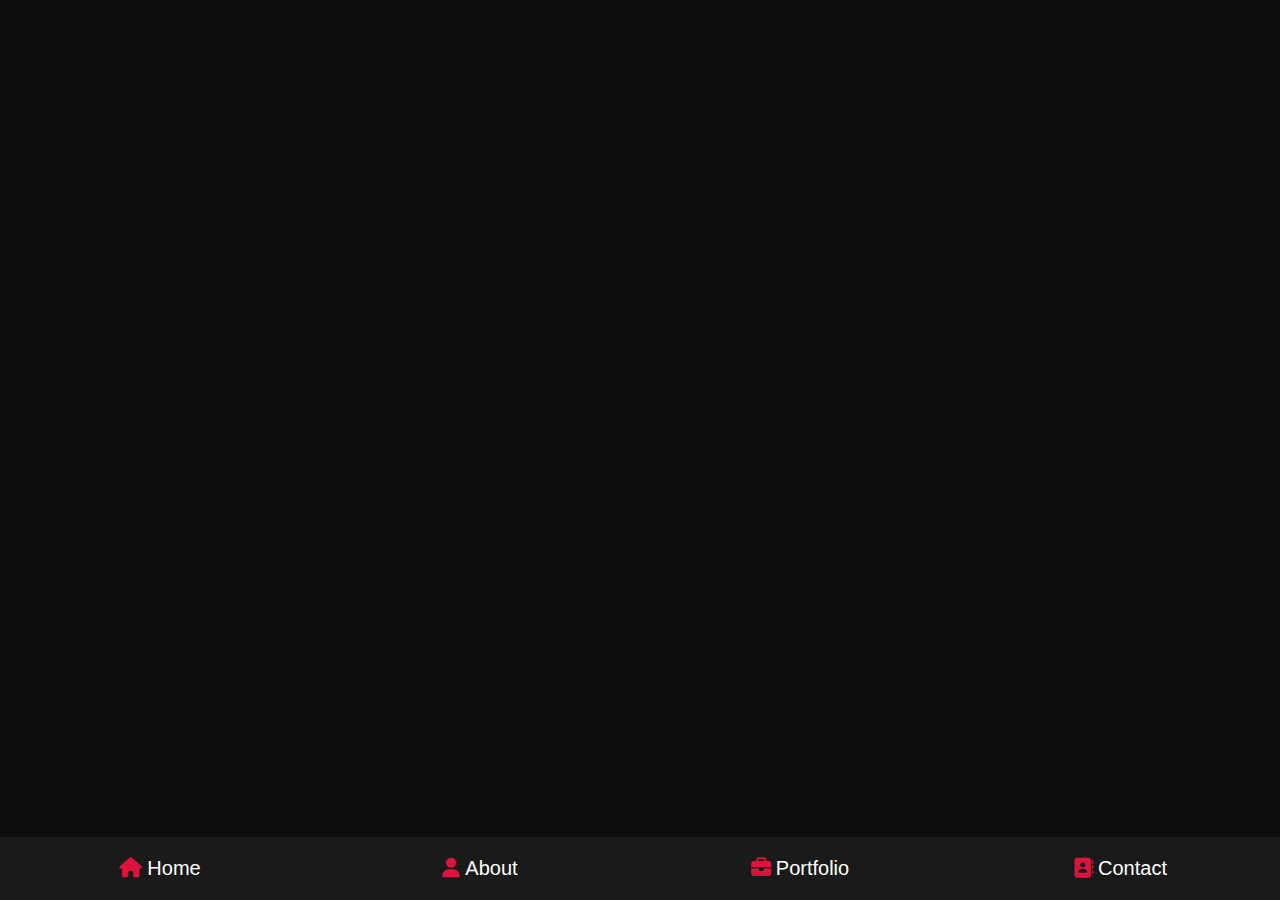
==== index.html @ 8c521a17 "basic nav" ====
<!DOCTYPE html>
<html lang="en">
<head>
    <meta charset="UTF-8">
    <meta name="viewport" content="width=device-width, initial-scale=1.0">
    <title>Alex NS - Home</title>

    <!-- Font Awesome CDN Link -->
    <link rel="stylesheet" href="https://cdnjs.cloudflare.com/ajax/libs/font-awesome/6.4.0/css/all.min.css">

    <!-- Custom CSS -->
    <link rel="stylesheet" href="css/style.css">
    
    <!-- Custom JS -->
    <script src="js/script.js"></script>

    <!-- JQUERY CDN -->
    <script src="https://code.jquery.com/jquery-3.6.0.min.js"></script>

</head>
<body onload="onLoadPage()">
    <header>
        <!-- NAVBAR -->
        <div id="customNavbar"></div>
    </header>
</body>
</html>
---- css/style.css ----
* {
  font-family: "Poppins", sans-serif;
  margin: 0;
  padding: 0;
  box-sizing: border-box;
  text-decoration: none;
  outline: none;
  border: none;
  text-transform: capitalize;
}

html {
  font-size: 62.5%;
  overflow-x: hidden;
}
html::-webkit-scrollbar {
  width: 1rem;
}
html::-webkit-scrollbar-track {
  background: #0d0d0d;
}
html::-webkit-scrollbar-thumb {
  background: crimson;
  border-radius: 5rem;
}

body {
  background: #0d0d0d;
  padding-bottom: 6.5rem;
}
body .navbar {
  position: fixed;
  bottom: 0;
  right: 0;
  left: 0;
  display: flex;
  z-index: 1000;
  align-items: flex-end;
}
body .navbar a {
  padding: 2rem;
  font-size: 2rem;
  background: #1a1a1a;
  flex: 1;
  color: #fff;
  text-align: center;
  transition: 0.2s linear;
}
body .navbar a i {
  color: crimson;
  padding-right: 0.5rem;
}
body .navbar a:hover {
  background: crimson;
  padding-bottom: 4rem;
  border-radius: 1rem 1rem 0 0;
}
body .navbar a:hover i {
  color: #fff;
}/*# sourceMappingURL=style.css.map */
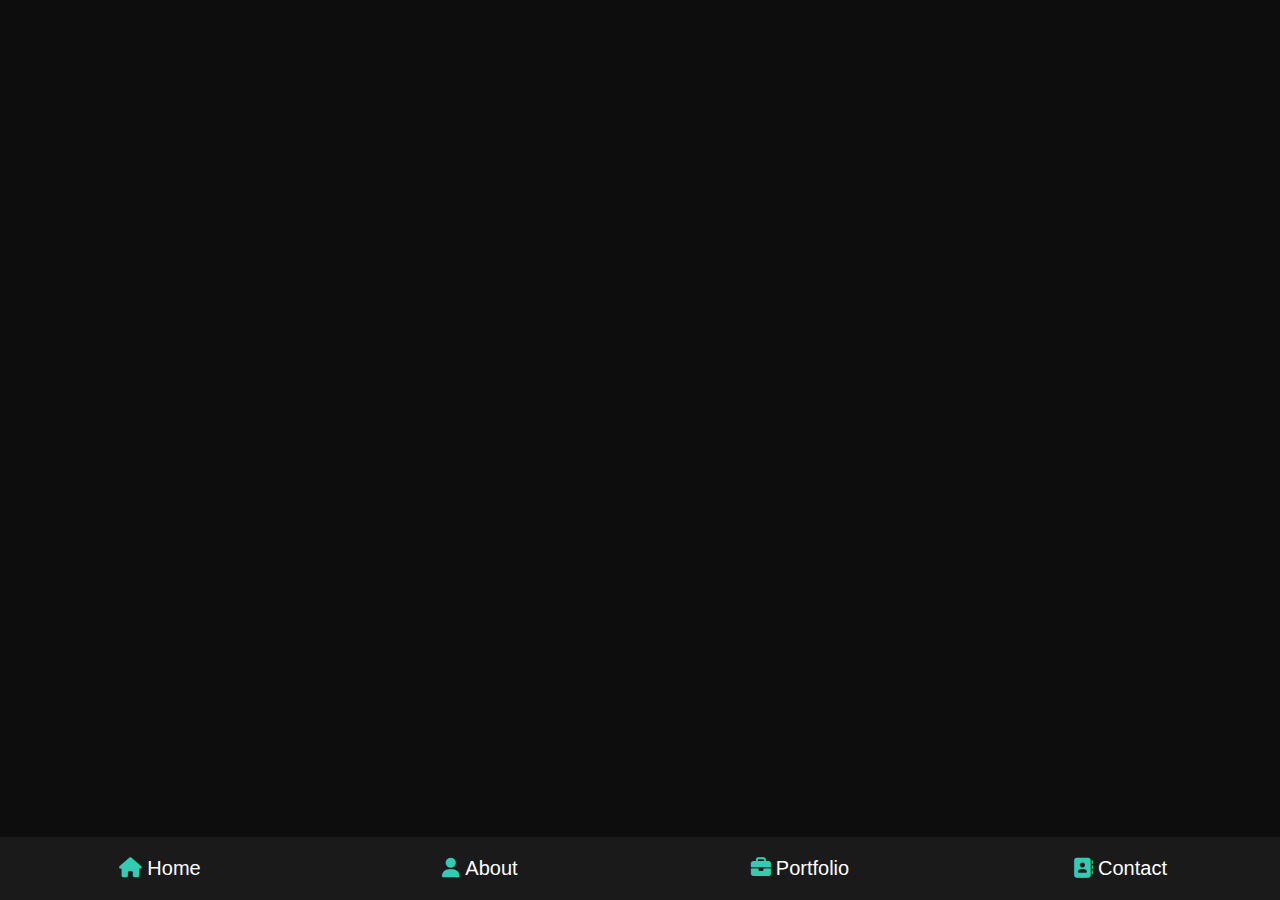
==== commit dc1823dc: "basic colorful navigation for different devices" ====
--- a/index.html
+++ b/index.html
@@ -1,5 +1,6 @@
 <!DOCTYPE html>
 <html lang="en">
+
 <head>
     <meta charset="UTF-8">
     <meta name="viewport" content="width=device-width, initial-scale=1.0">
@@ -7,21 +8,22 @@
 
     <!-- Font Awesome CDN Link -->
     <link rel="stylesheet" href="https://cdnjs.cloudflare.com/ajax/libs/font-awesome/6.4.0/css/all.min.css">
-
     <!-- Custom CSS -->
     <link rel="stylesheet" href="css/style.css">
-    
+
     <!-- Custom JS -->
     <script src="js/script.js"></script>
-
     <!-- JQUERY CDN -->
-    <script src="https://code.jquery.com/jquery-3.6.0.min.js"></script>
+    <script src="https://code.jquery.com/jquery-3.7.0.min.js"></script>
 
 </head>
+
 <body onload="onLoadPage()">
     <header>
         <!-- NAVBAR -->
         <div id="customNavbar"></div>
     </header>
+
 </body>
+
 </html>--- a/css/style.css
+++ b/css/style.css
@@ -20,7 +20,7 @@
   background: #0d0d0d;
 }
 html::-webkit-scrollbar-thumb {
-  background: crimson;
+  background: #33ccb3;
   border-radius: 5rem;
 }
 
@@ -47,14 +47,36 @@
   transition: 0.2s linear;
 }
 body .navbar a i {
-  color: crimson;
+  color: #33ccb3;
   padding-right: 0.5rem;
 }
 body .navbar a:hover {
-  background: crimson;
+  background: #33ccb3;
   padding-bottom: 4rem;
   border-radius: 1rem 1rem 0 0;
 }
 body .navbar a:hover i {
   color: #fff;
+}
+
+@media (max-width: 1200px) {
+  html {
+    font-size: 55%;
+  }
+}
+@media (max-width: 768px) {
+  .navbar a i {
+    padding: 0;
+  }
+  .navbar a span {
+    display: none;
+  }
+  .navbar a:hover {
+    padding-bottom: 2rem;
+  }
+}
+@media (max-width: 450px) {
+  html {
+    font-size: 50%;
+  }
 }/*# sourceMappingURL=style.css.map */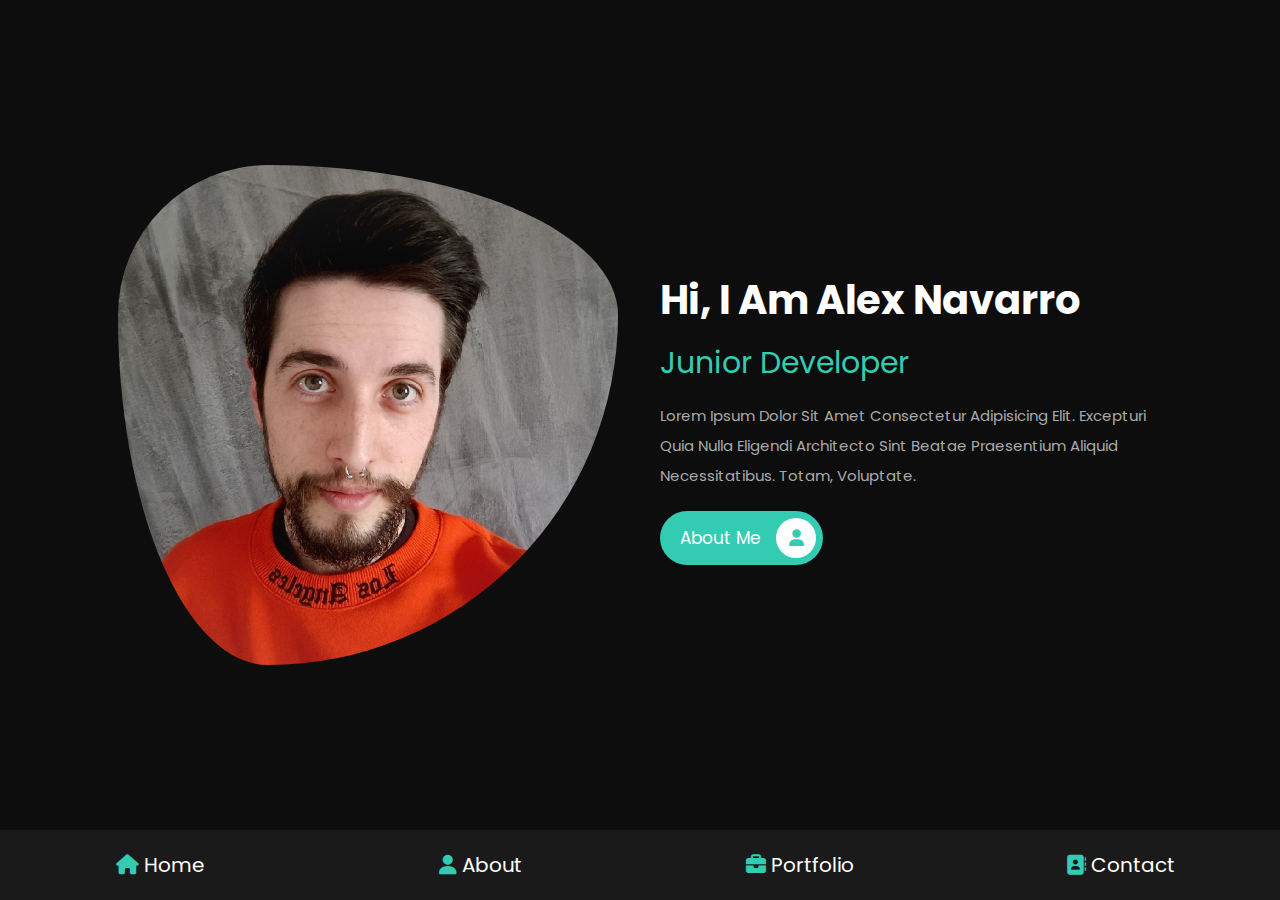
==== commit 7666e020: "home page basics" ====
--- a/index.html
+++ b/index.html
@@ -24,6 +24,21 @@
         <div id="customNavbar"></div>
     </header>
 
+    <section class="home">
+
+        <div class="image">
+            <img src="images/ProfilePic.jpg" alt="">
+        </div>
+
+        <div class="content">
+            <h3>hi, i am alex navarro</h3>
+            <span>junior developer</span>
+            <p>Lorem ipsum dolor sit amet consectetur adipisicing elit. Excepturi quia nulla eligendi architecto sint beatae praesentium aliquid necessitatibus. Totam, voluptate.</p>
+            <a href="#" class="btn">about me <i class="fas fa-user"></i></a>
+        </div>
+
+    </section>
+
 </body>
 
 </html>--- a/css/style.css
+++ b/css/style.css
@@ -1,3 +1,4 @@
+@import url("https://fonts.googleapis.com/css2?family=Poppins:wght@100;300;400;500;600;700&display=swap");
 * {
   font-family: "Poppins", sans-serif;
   margin: 0;
@@ -28,7 +29,8 @@
   background: #0d0d0d;
   padding-bottom: 6.5rem;
 }
-body .navbar {
+
+.navbar {
   position: fixed;
   bottom: 0;
   right: 0;
@@ -37,7 +39,7 @@
   z-index: 1000;
   align-items: flex-end;
 }
-body .navbar a {
+.navbar a {
   padding: 2rem;
   font-size: 2rem;
   background: #1a1a1a;
@@ -46,22 +48,92 @@
   text-align: center;
   transition: 0.2s linear;
 }
-body .navbar a i {
+.navbar a i {
   color: #33ccb3;
   padding-right: 0.5rem;
 }
-body .navbar a:hover {
+.navbar a:hover {
   background: #33ccb3;
   padding-bottom: 4rem;
   border-radius: 1rem 1rem 0 0;
 }
-body .navbar a:hover i {
+.navbar a:hover i {
   color: #fff;
+}
+
+section {
+  padding: 5rem 9%;
+}
+
+.btn {
+  display: inline-block;
+  margin-top: 1rem;
+  border-radius: 5rem;
+  background: #33ccb3;
+  padding: 0.7rem;
+  font-size: 1.7rem;
+  color: #fff;
+  padding-left: 2rem;
+}
+.btn i {
+  height: 4rem;
+  width: 4rem;
+  line-height: 4rem;
+  font-size: 1.7rem;
+  text-align: center;
+  background: #fff;
+  color: #33ccb3;
+  border-radius: 50%;
+  margin-left: 1rem;
+  transition: 0.2s linear;
+}
+.btn:hover i {
+  margin-left: 2rem;
+}
+
+.home {
+  display: flex;
+  align-items: center;
+  flex-wrap: wrap;
+  gap: 4rem;
+  min-height: calc(100vh - 6.5rem);
+}
+.home .image {
+  flex: 1 1 42rem;
+  text-align: center;
+}
+.home .image img {
+  height: 50rem;
+  width: 50rem;
+  border-radius: 30% 70% 70% 30%/30% 30% 70% 70%;
+}
+.home .content {
+  flex: 1 1 42rem;
+}
+.home .content h3 {
+  color: #fff;
+  font-size: 4rem;
+  padding-bottom: 0.5rem;
+}
+.home .content span {
+  font-size: 3rem;
+  color: #33ccb3;
+  padding: 0.5rem 0;
+  display: block;
+}
+.home .content p {
+  font-size: 1.5rem;
+  color: #aaa;
+  padding: 1rem 0;
+  line-height: 2;
 }
 
 @media (max-width: 1200px) {
   html {
     font-size: 55%;
+  }
+  section {
+    padding: 3rem 2rem;
   }
 }
 @media (max-width: 768px) {
@@ -74,6 +146,20 @@
   .navbar a:hover {
     padding-bottom: 2rem;
   }
+  .home {
+    text-align: center;
+    gap: 2rem;
+  }
+  .home .image img {
+    height: 30rem;
+    width: 30rem;
+  }
+  .home .content h3 {
+    font-size: 3rem;
+  }
+  .home .content span {
+    font-size: 2.5rem;
+  }
 }
 @media (max-width: 450px) {
   html {
